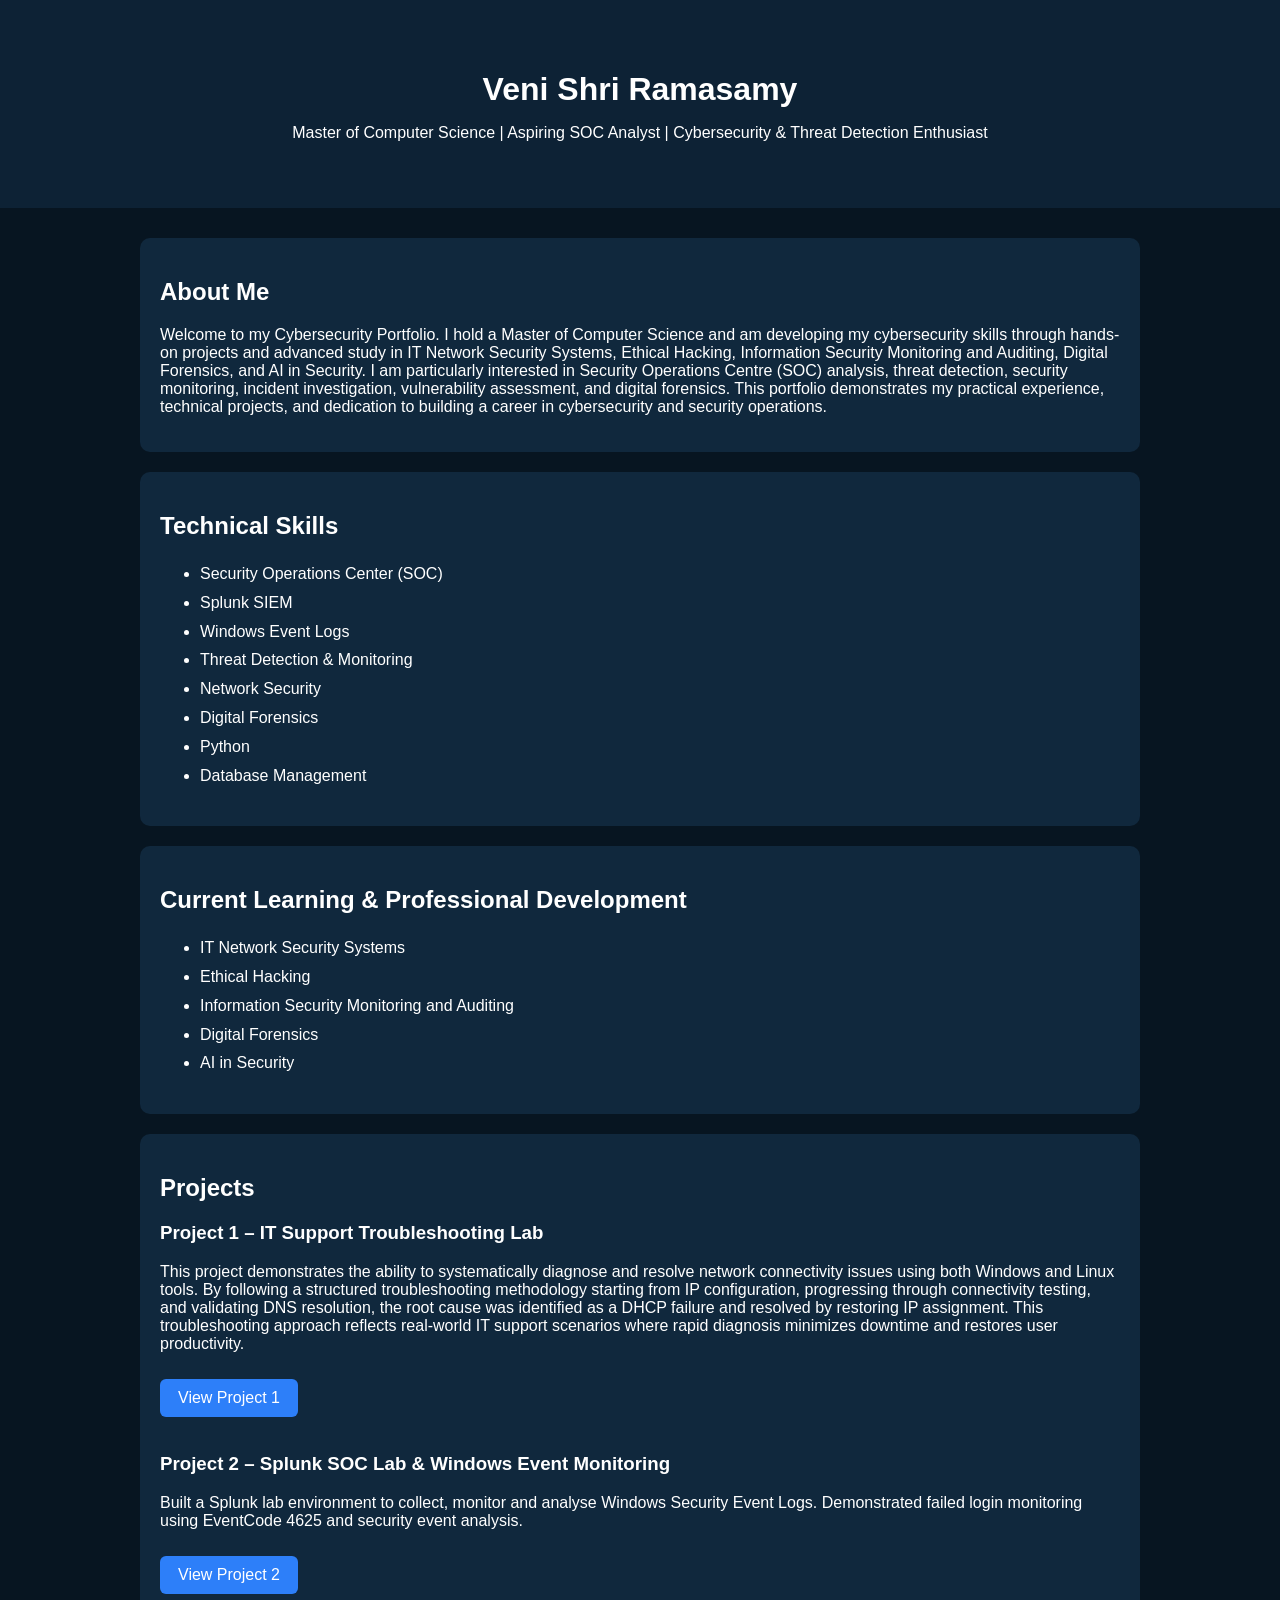
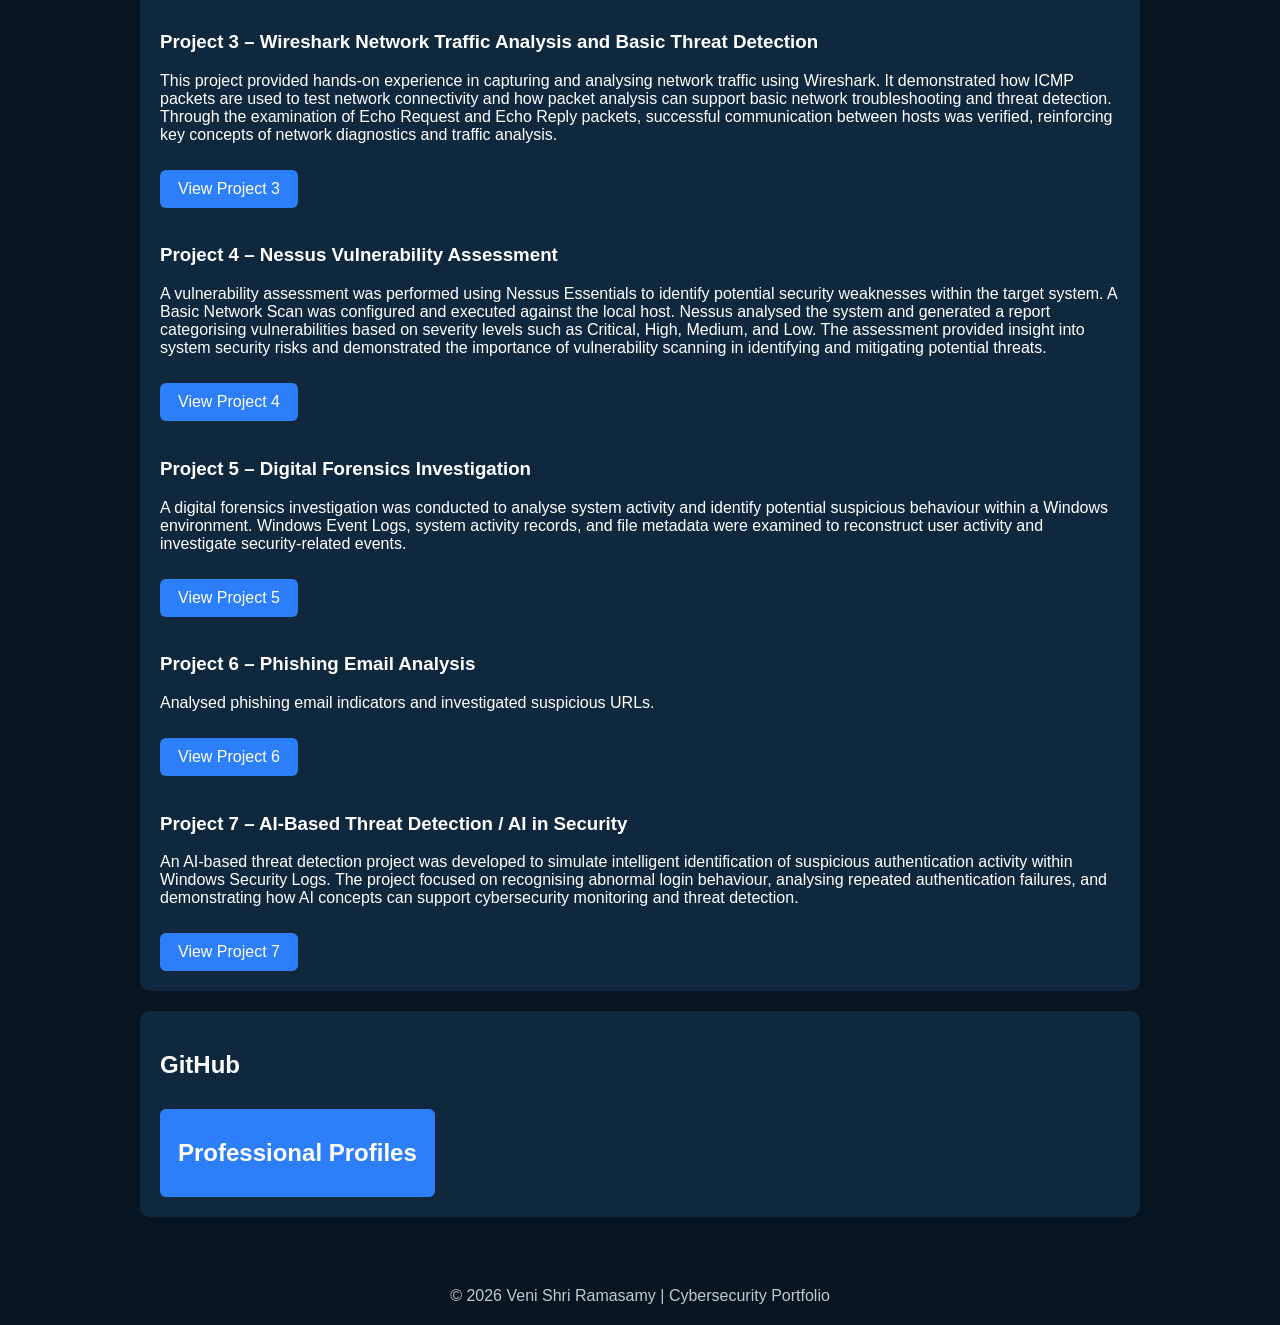
==== index.html @ 10c4aed5 "Update index.html" ====
<!DOCTYPE html>
<html lang="en">
<head>
    <meta charset="UTF-8">
    <meta name="viewport" content="width=device-width, initial-scale=1.0">
    <title>Veni Shri Ramasamy | Cybersecurity Portfolio</title>

    <style>
        body {
            font-family: Arial, sans-serif;
            background: #071521;
            color: white;
            margin: 0;
            padding: 0;
        }

        header {
            text-align: center;
            padding: 50px 20px;
            background: #0d2235;
        }

        h1 {
            margin-bottom: 10px;
        }

        .container {
            max-width: 1000px;
            margin: auto;
            padding: 30px;
        }

        .card {
            background: #10283d;
            padding: 20px;
            margin-bottom: 20px;
            border-radius: 10px;
        }

        a.button {
            display: inline-block;
            background: #2d7ff9;
            color: white;
            text-decoration: none;
            padding: 10px 18px;
            border-radius: 6px;
            margin-top: 10px;
        }

        a.button:hover {
            opacity: 0.9;
        }

        ul {
            line-height: 1.8;
        }

        footer {
            text-align: center;
            padding: 20px;
            color: #bfc9d4;
        }
    </style>
</head>
<body>

<header>
    <h1>Veni Shri Ramasamy</h1>
    <p>Master of Computer Science | Aspiring SOC Analyst | Cybersecurity & Threat Detection Enthusiast</p>
</header>

<div class="container">

    <div class="card">
    <h2>About Me</h2>
    <p>
        Welcome to my Cybersecurity Portfolio.

        I hold a Master of Computer Science and am developing my cybersecurity skills through hands-on projects and 
        advanced study in IT Network Security Systems, Ethical Hacking, Information Security Monitoring and Auditing, 
        Digital Forensics, and AI in Security. I am particularly interested in Security Operations Centre (SOC) analysis, 
        threat detection, security monitoring, incident investigation, vulnerability assessment, and digital forensics.

        This portfolio demonstrates my practical experience, technical projects, and dedication to building a career in 
        cybersecurity and security operations.
    </p>
</div>

    <div class="card">
        <h2>Technical Skills</h2>
        <ul>
            <li>Security Operations Center (SOC)</li>
            <li>Splunk SIEM</li>
            <li>Windows Event Logs</li>
            <li>Threat Detection & Monitoring</li>
            <li>Network Security</li>
            <li>Digital Forensics</li>
            <li>Python</li>
            <li>Database Management</li>
        </ul>
    </div>

    <div class="card">
    <h2>Current Learning & Professional Development</h2>
    <ul>
        <li>IT Network Security Systems</li>
        <li>Ethical Hacking</li>
        <li>Information Security Monitoring and Auditing</li>
        <li>Digital Forensics</li>
        <li>AI in Security</li>
    </ul>
</div>
    <div class="card">
        <h2>Projects</h2>

        <h3>Project 1 – IT Support Troubleshooting Lab</h3>
        <p>This project demonstrates the ability to systematically diagnose and resolve network connectivity issues using both Windows and Linux tools. 
           By following a structured troubleshooting methodology starting from IP configuration, progressing through connectivity testing, and validating DNS resolution, the root cause was identified as a DHCP failure and resolved by restoring IP assignment.
           This troubleshooting approach reflects real-world IT support scenarios where rapid diagnosis minimizes downtime and restores user productivity.
        </p>

        <a class="button"
           href="./project1/index.html"
           target="_blank"
           rel="noopener noreferrer">
           View Project 1
        </a>

        <br><br>

        <h3>Project 2 – Splunk SOC Lab & Windows Event Monitoring</h3>
        <p>
            Built a Splunk lab environment to collect, monitor and analyse Windows Security Event Logs.
            Demonstrated failed login monitoring using EventCode 4625 and security event analysis.
        </p>

        <a class="button"
           href="./project2/index.html"
           target="_blank">
           View Project 2
        </a>
        <br><br>

        <h3>Project 3 – Wireshark Network Traffic Analysis and Basic Threat Detection</h3>
        <p>
            This project provided hands-on experience in capturing and analysing network traffic 
            using Wireshark. It demonstrated how ICMP packets are used to test network connectivity 
            and how packet analysis can support basic network troubleshooting and threat detection. 
            Through the examination of Echo Request and Echo Reply packets, successful communication 
            between hosts was verified, reinforcing key concepts of network diagnostics and traffic analysis.
        </p>

        <a class="button"
           href="./project3/index.html"
           target="_blank"
           rel="noopener noreferrer">
           View Project 3
        </a>
         <br><br>

        <h3>Project 4 – Nessus Vulnerability Assessment</h3>
        <p>
            A vulnerability assessment was performed using Nessus Essentials to identify 
            potential security weaknesses within the target system. A Basic Network Scan 
            was configured and executed against the local host. Nessus analysed the system 
            and generated a report categorising vulnerabilities based on severity levels 
            such as Critical, High, Medium, and Low. The assessment provided insight into 
            system security risks and demonstrated the importance of vulnerability scanning 
            in identifying and mitigating potential threats.
        </p>

        <a class="button"
           href="./project4/index.html"
           target="_blank"
           rel="noopener noreferrer">
           View Project 4
        </a>
         <br><br>

        <h3>Project 5 – Digital Forensics Investigation</h3>
        <p>
            A digital forensics investigation was conducted to analyse system activity and 
            identify potential suspicious behaviour within a Windows environment. Windows Event Logs, 
            system activity records, and file metadata were examined to reconstruct user activity and 
            investigate security-related events.
        </p>

        <a class="button"
           href="./project5/index.html"
           target="_blank"
           rel="noopener noreferrer">
           View Project 5
        </a>
         <br><br>

        <h3>Project 6 – Phishing Email Analysis</h3>
        <p>
            Analysed phishing email indicators and investigated suspicious URLs.
        </p>

          <a class="button"
           href="./project6/index.html"
           target="_blank"
           rel="noopener noreferrer">
           View Project 6
        </a>
        <br><br>

        <h3>Project 7 – AI-Based Threat Detection / AI in Security</h3>
        <p>
            An AI-based threat detection project was developed to simulate 
            intelligent identification of suspicious authentication activity 
            within Windows Security Logs. The project focused on recognising 
            abnormal login behaviour, analysing repeated authentication failures, 
            and demonstrating how AI concepts can support cybersecurity monitoring and 
            threat detection.
        </p>

        <a class="button"
           href="./project7/index.html"
           target="_blank"
           rel="noopener noreferrer">
           View Project 7
        </a>
    </div>

    <div class="card">
        <h2>GitHub</h2>

        <a class="button"
           href="https://github.com/VR950612"
           target="_blank"
           rel="noopener noreferrer">
           <h2>Professional Profiles</h2>
        </a>
    </div>

</div>

<footer>
    © 2026 Veni Shri Ramasamy | Cybersecurity Portfolio
</footer>

</body>
</html>
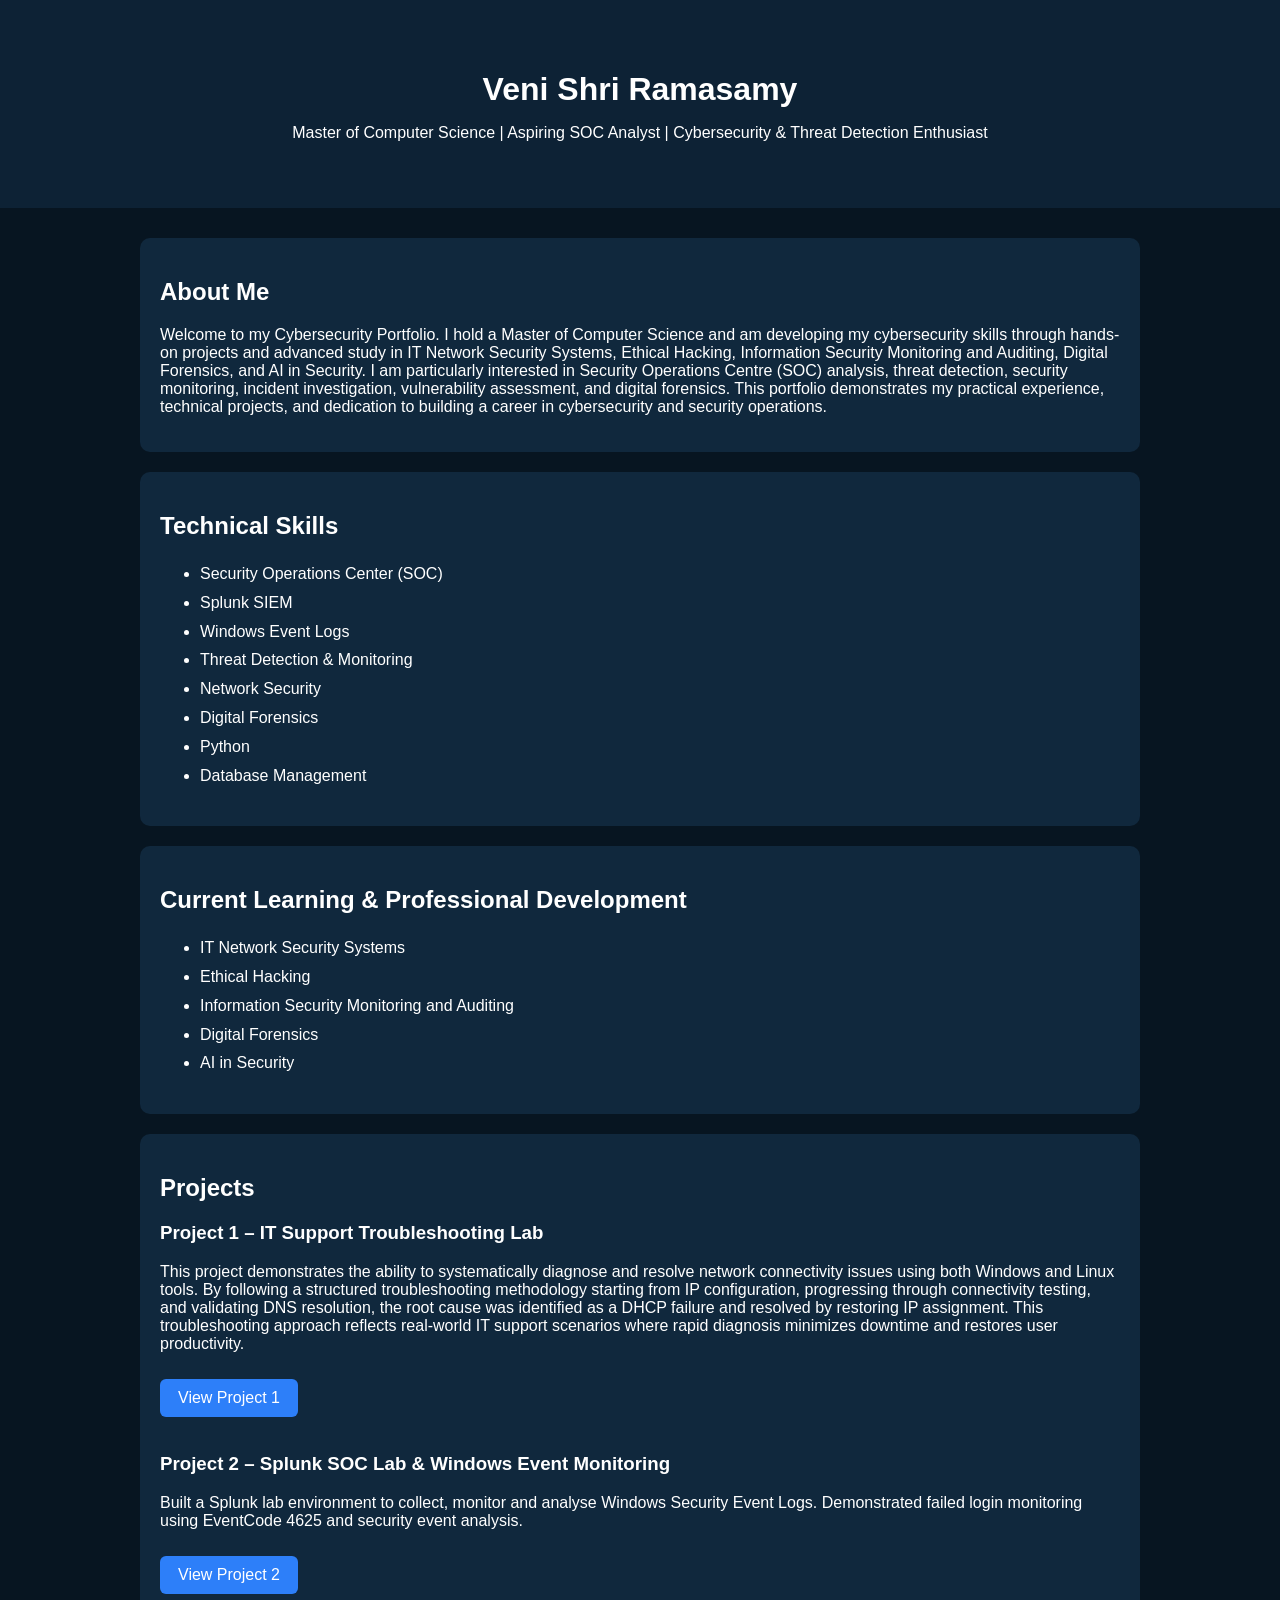
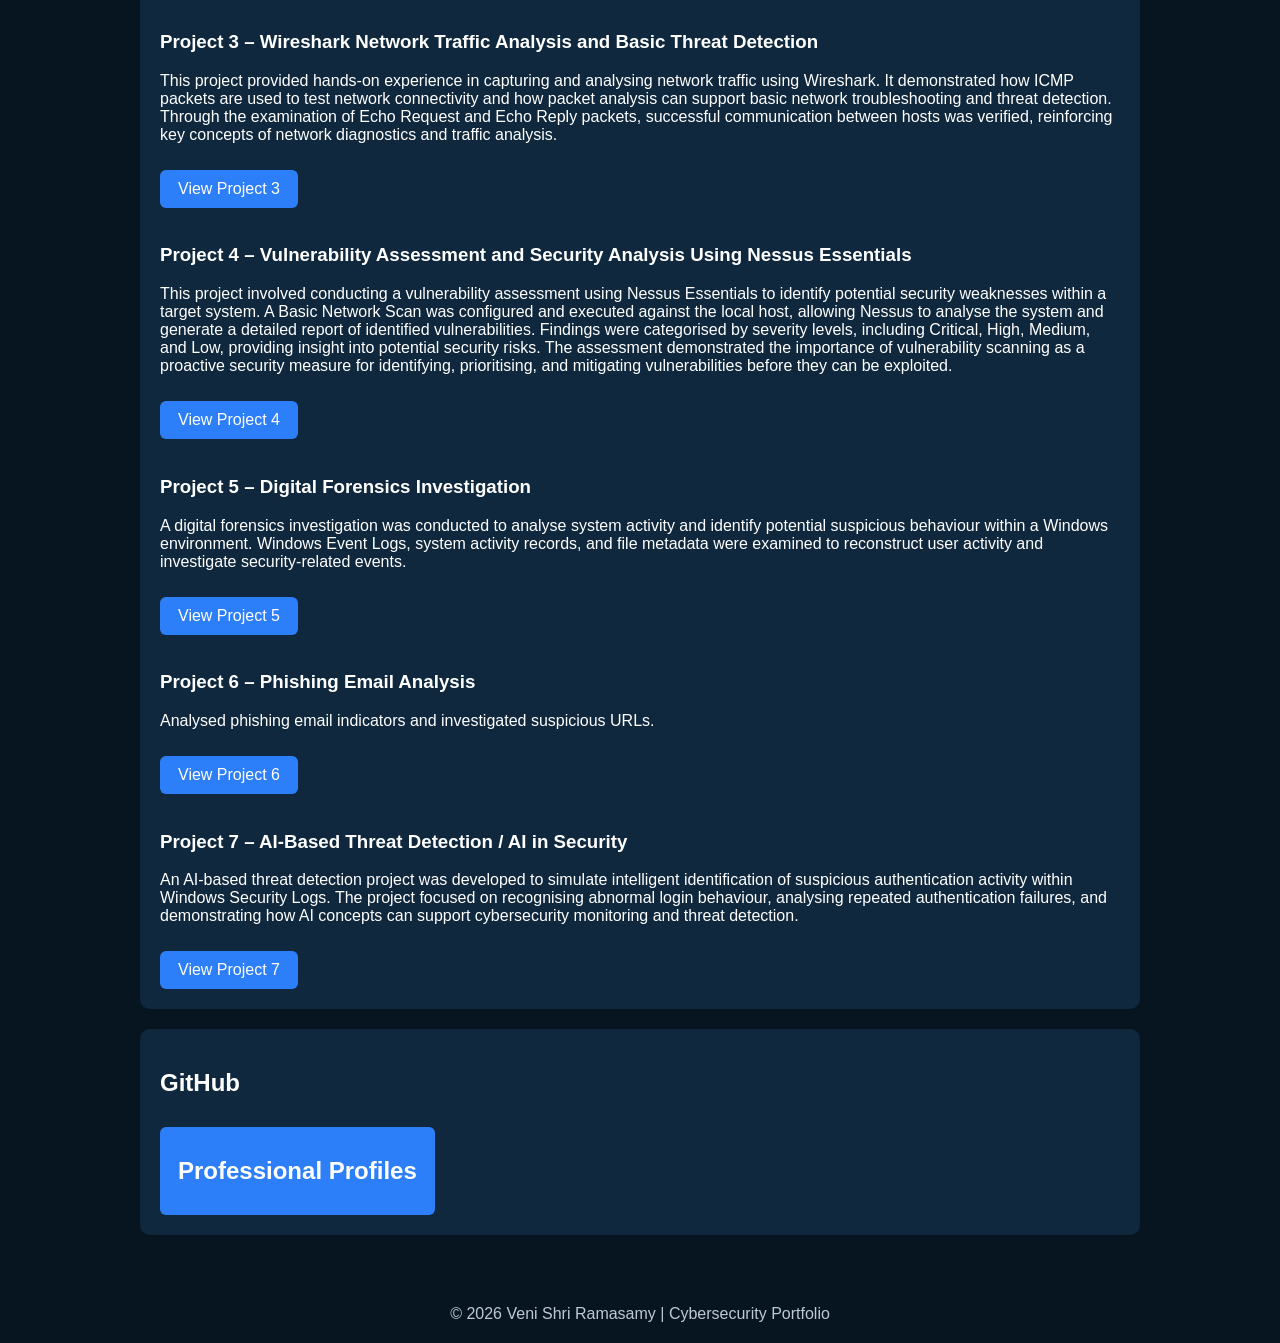
==== commit 73dcb236: "Update index.html" ====
--- a/index.html
+++ b/index.html
@@ -158,15 +158,16 @@
         </a>
          <br><br>
 
-        <h3>Project 4 – Nessus Vulnerability Assessment</h3>
-        <p>
-            A vulnerability assessment was performed using Nessus Essentials to identify 
-            potential security weaknesses within the target system. A Basic Network Scan 
-            was configured and executed against the local host. Nessus analysed the system 
-            and generated a report categorising vulnerabilities based on severity levels 
-            such as Critical, High, Medium, and Low. The assessment provided insight into 
-            system security risks and demonstrated the importance of vulnerability scanning 
-            in identifying and mitigating potential threats.
+        <h3>Project 4 – Vulnerability Assessment and Security Analysis Using Nessus Essentials</h3>
+        <p>
+            This project involved conducting a vulnerability assessment using Nessus Essentials to 
+            identify potential security weaknesses within a target system. A Basic Network Scan was 
+            configured and executed against the local host, allowing Nessus to analyse the system and 
+            generate a detailed report of identified vulnerabilities. Findings were categorised by 
+            severity levels, including Critical, High, Medium, and Low, providing insight into potential 
+            security risks. The assessment demonstrated the importance of vulnerability scanning as a 
+            proactive security measure for identifying, prioritising, and mitigating vulnerabilities 
+            before they can be exploited.
         </p>
 
         <a class="button"
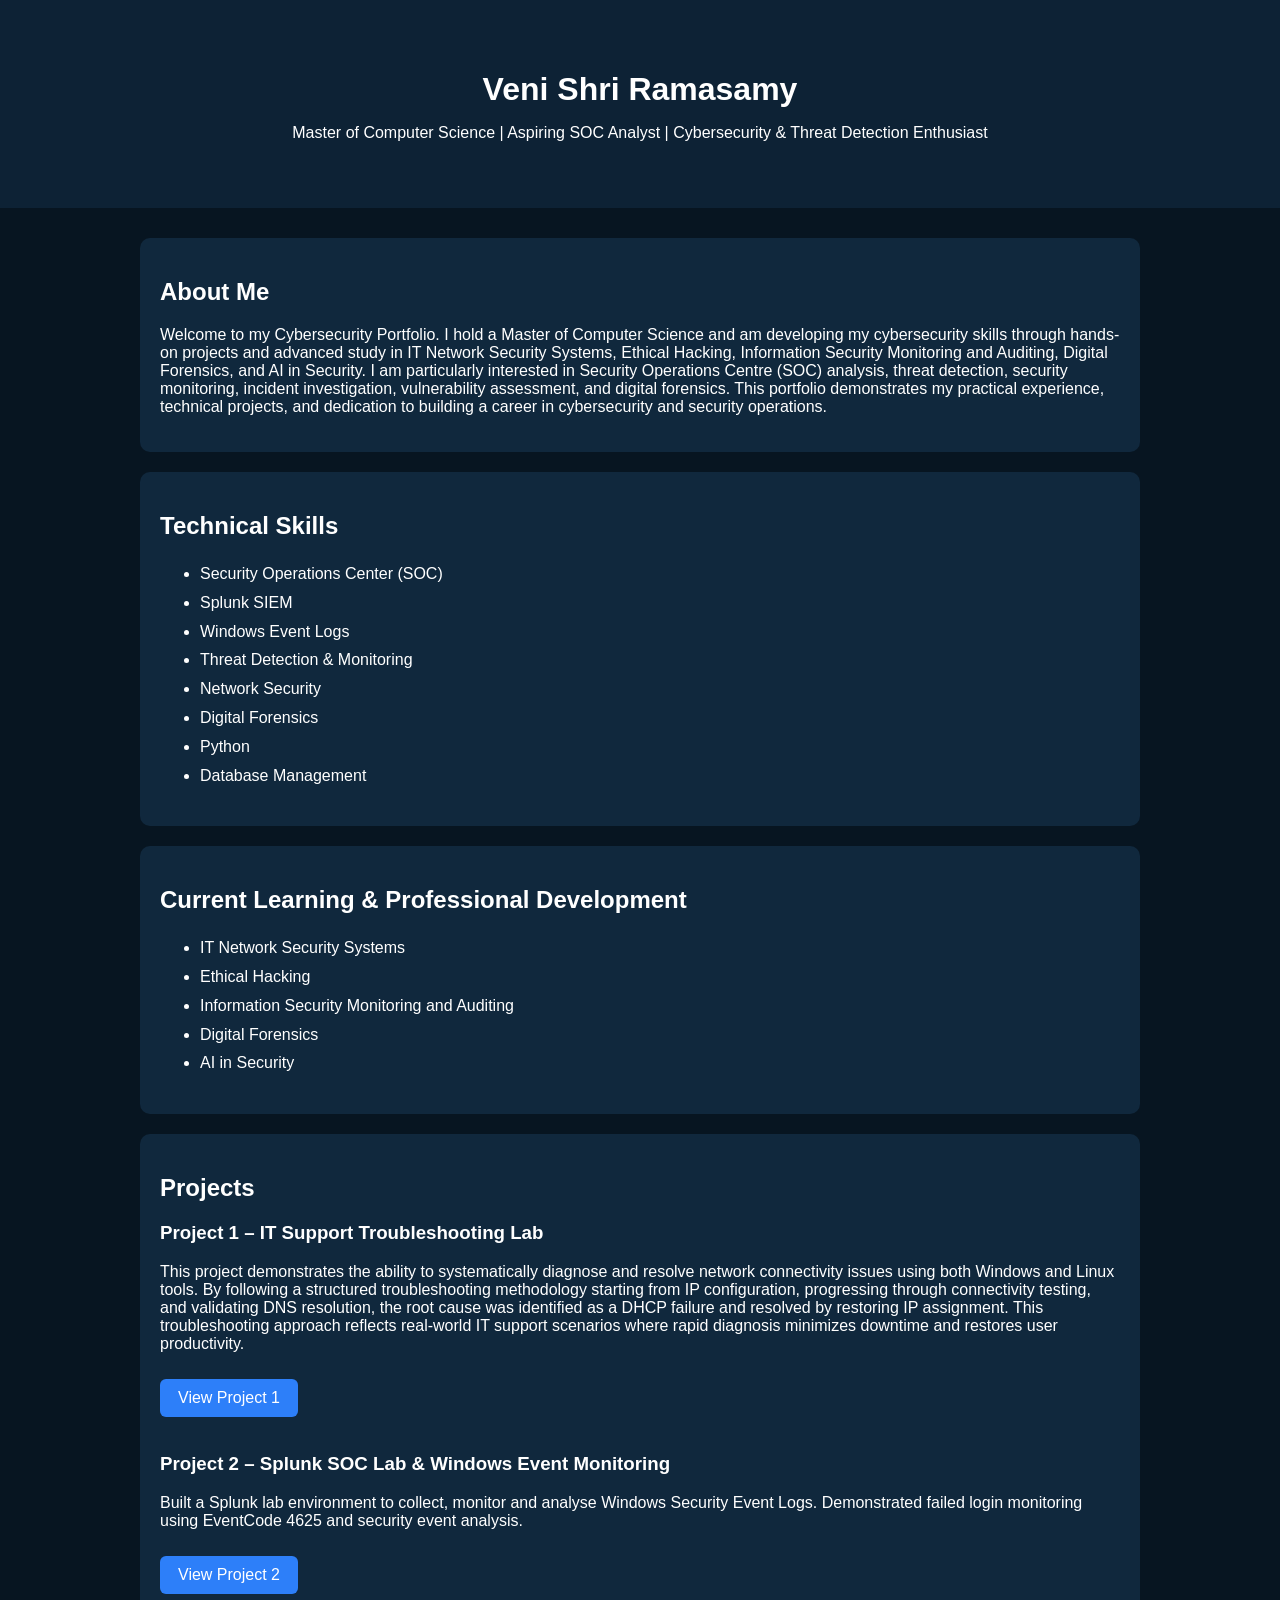
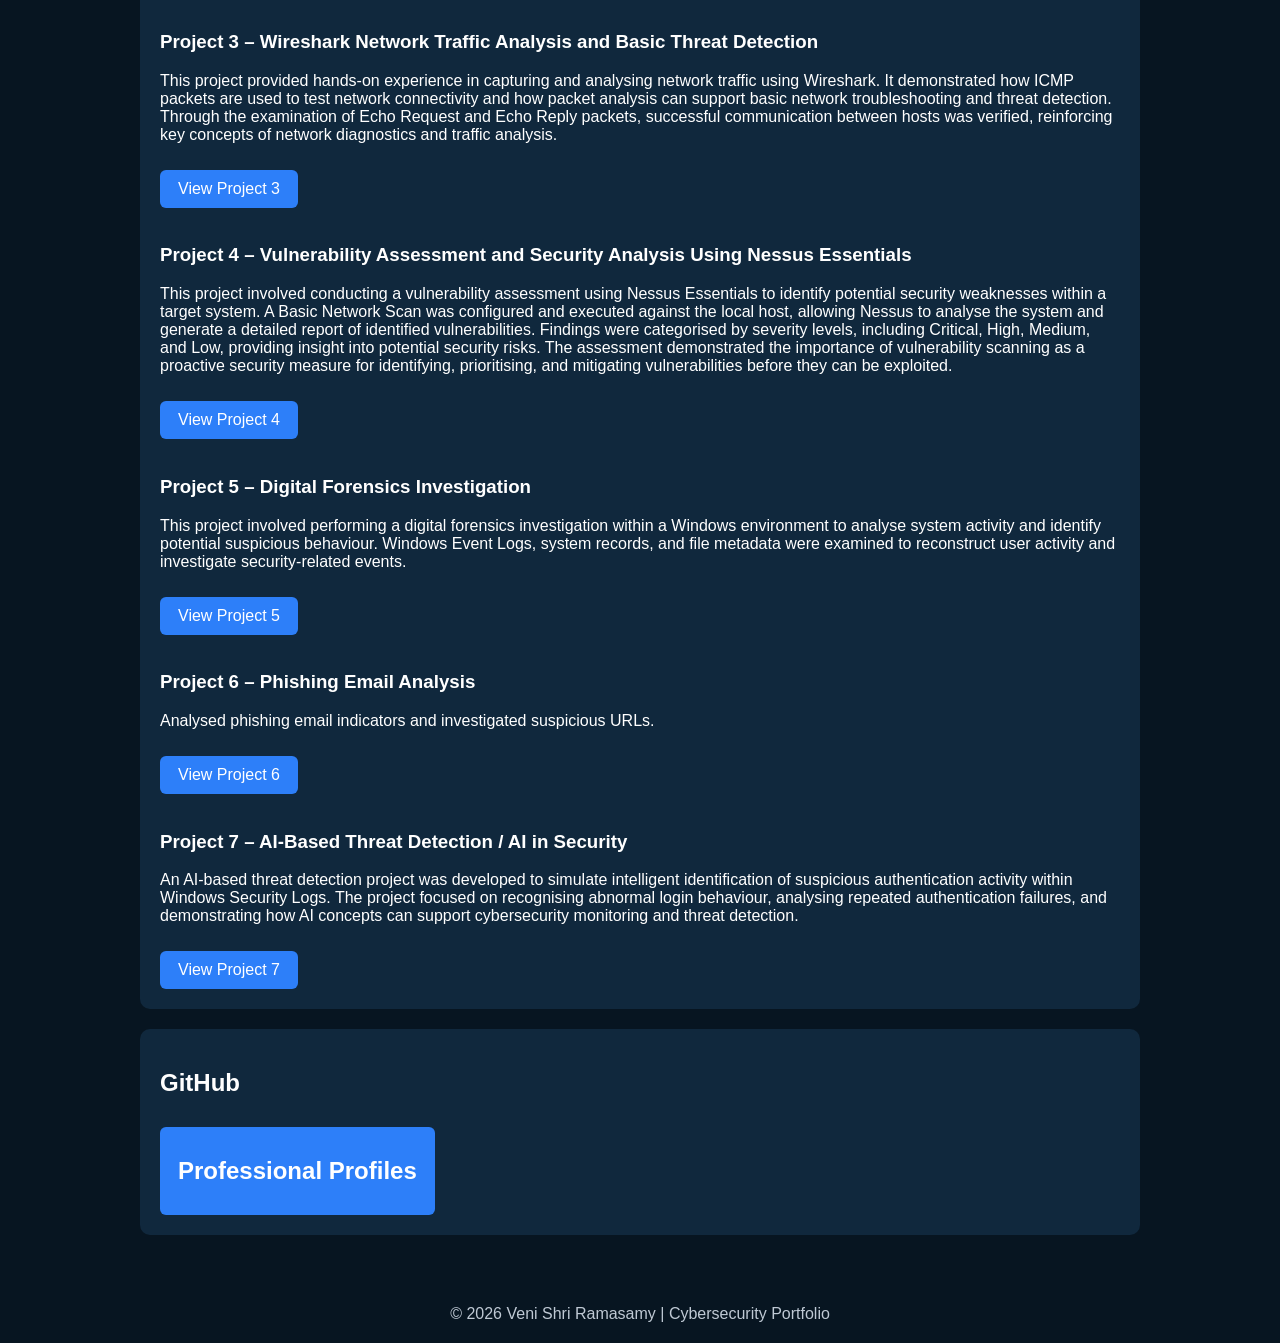
==== commit d410906a: "Update index.html" ====
--- a/index.html
+++ b/index.html
@@ -180,9 +180,10 @@
 
         <h3>Project 5 – Digital Forensics Investigation</h3>
         <p>
-            A digital forensics investigation was conducted to analyse system activity and 
-            identify potential suspicious behaviour within a Windows environment. Windows Event Logs, 
-            system activity records, and file metadata were examined to reconstruct user activity and 
+            This project involved performing a digital forensics investigation 
+            within a Windows environment to analyse system activity and identify 
+            potential suspicious behaviour. Windows Event Logs, system records, 
+            and file metadata were examined to reconstruct user activity and 
             investigate security-related events.
         </p>
 
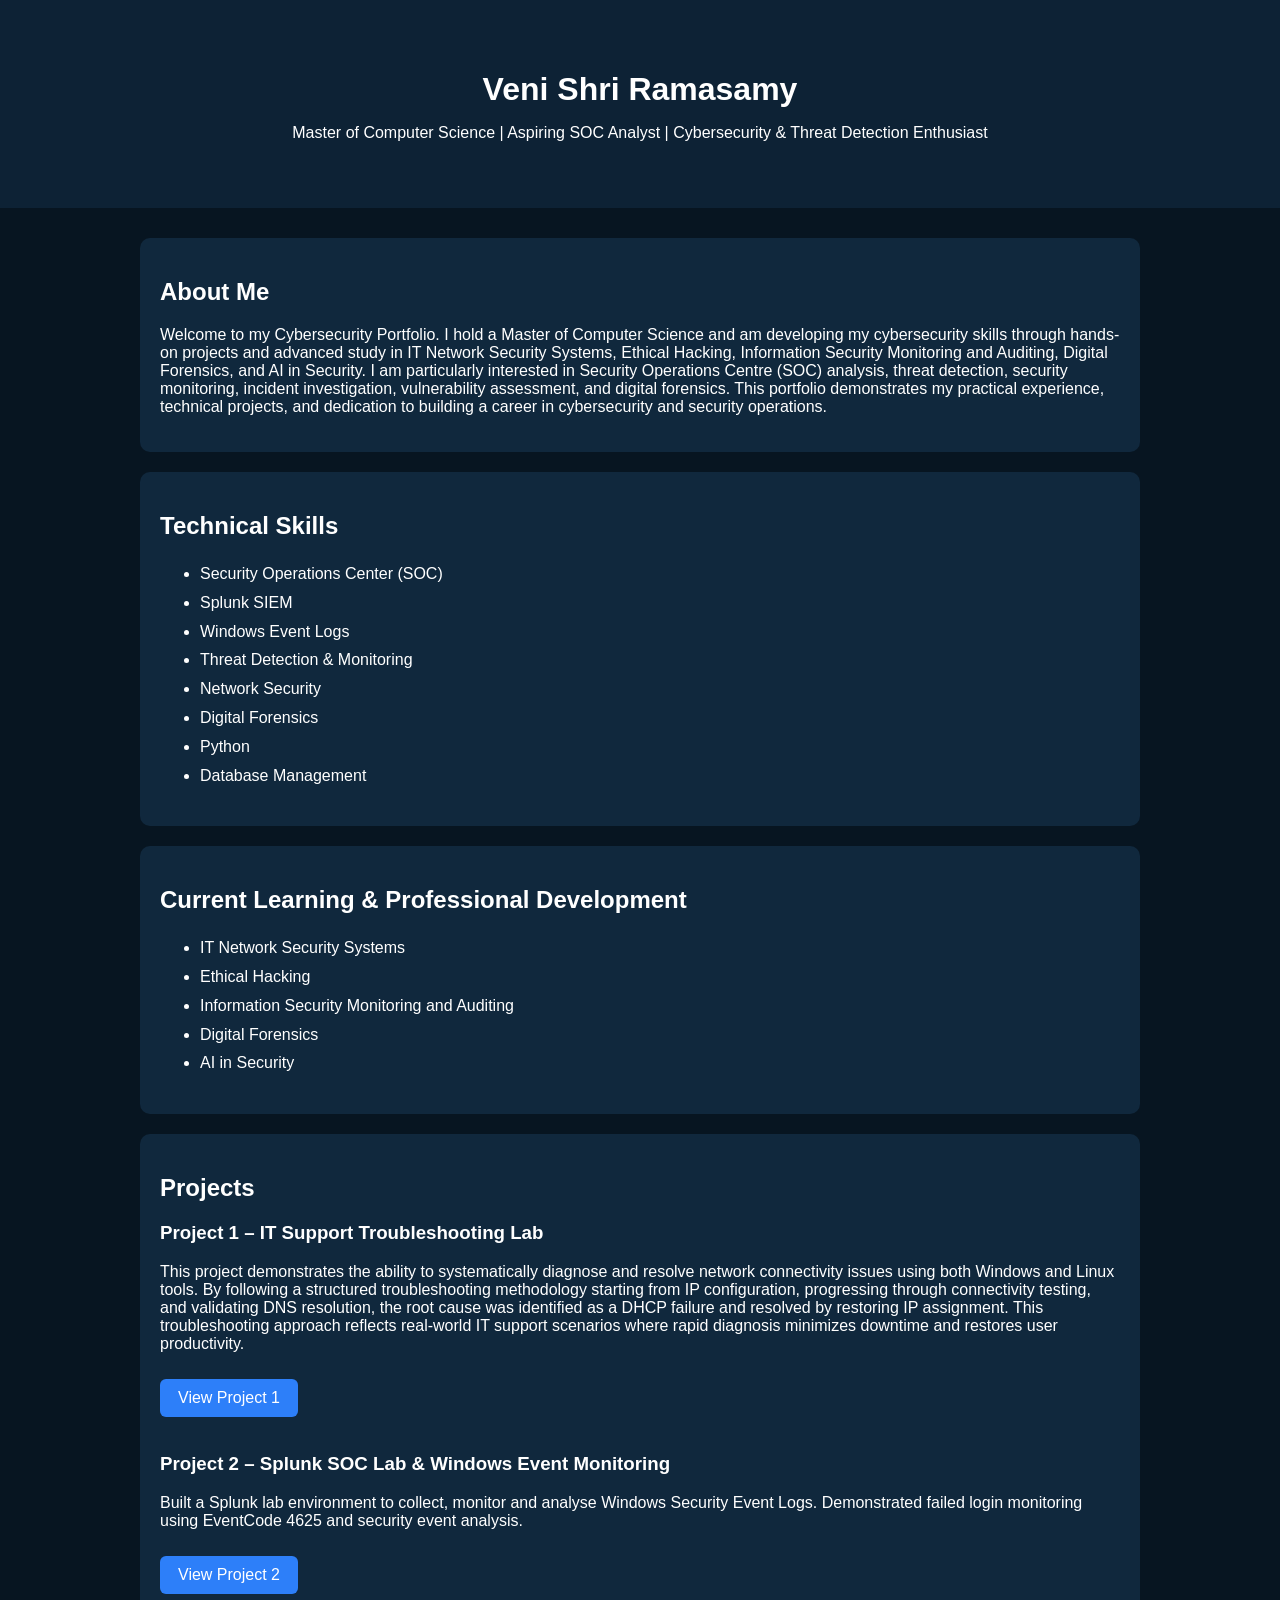
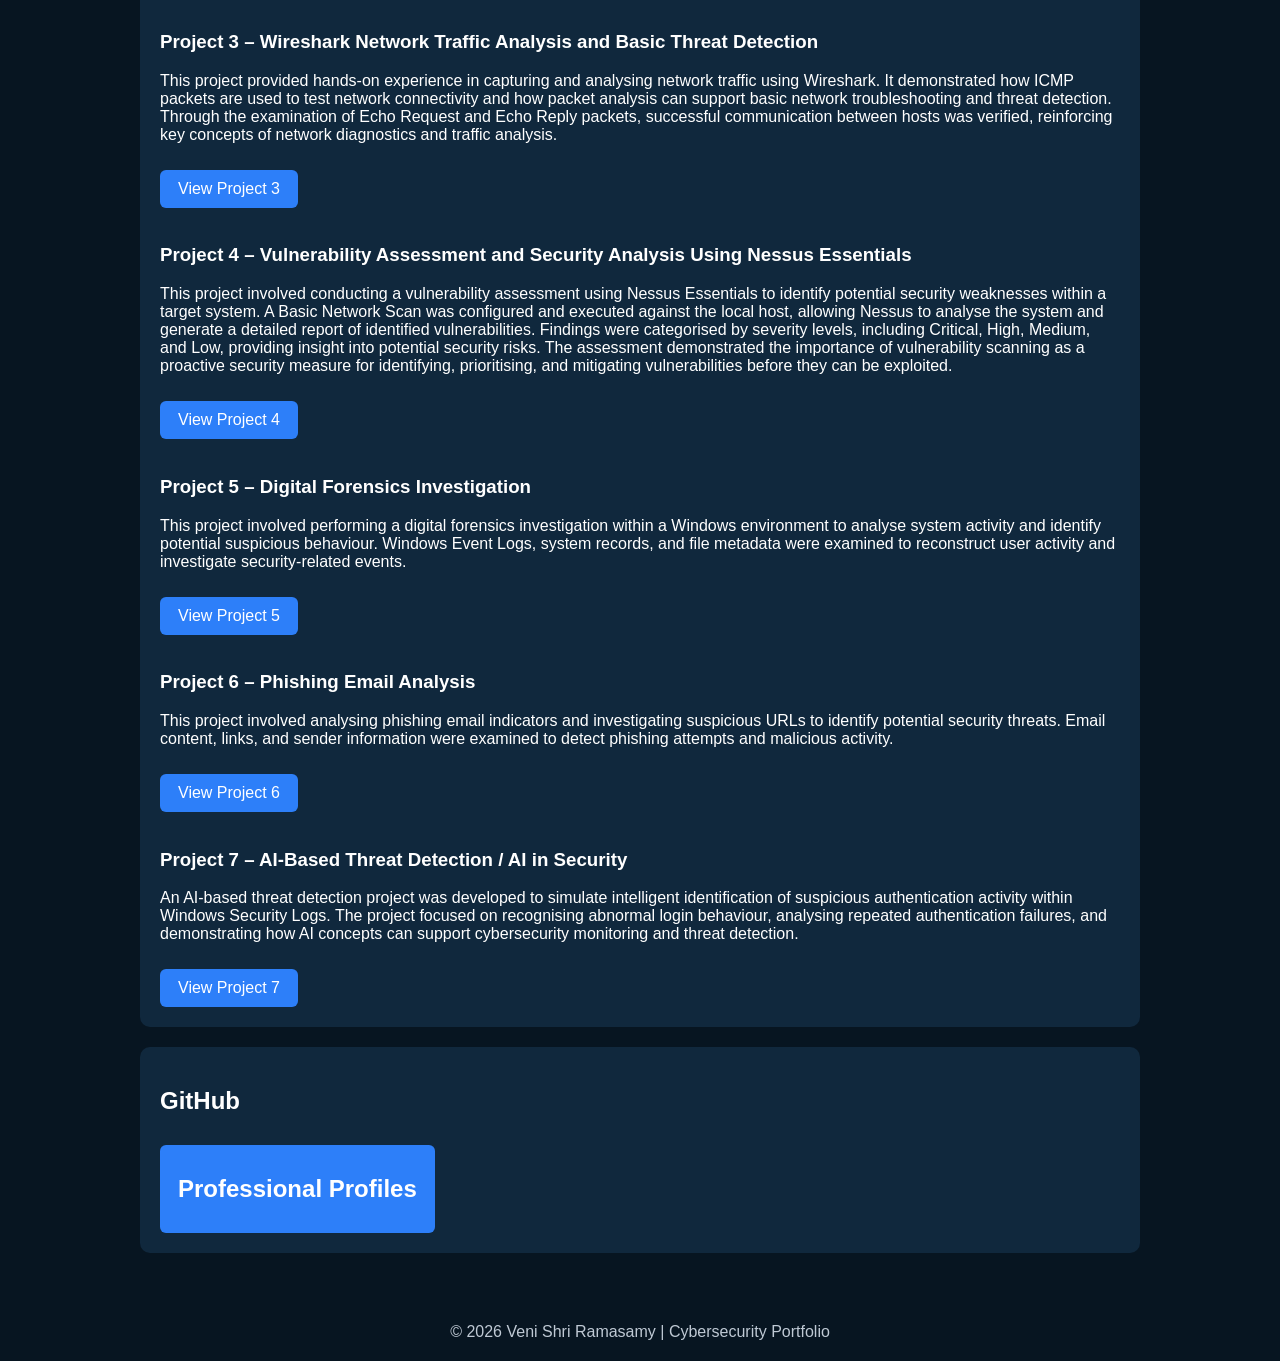
==== commit 3e103391: "Update index.html" ====
--- a/index.html
+++ b/index.html
@@ -197,7 +197,10 @@
 
         <h3>Project 6 – Phishing Email Analysis</h3>
         <p>
-            Analysed phishing email indicators and investigated suspicious URLs.
+            This project involved analysing phishing email indicators and 
+            investigating suspicious URLs to identify potential security threats. 
+            Email content, links, and sender information were examined to detect 
+            phishing attempts and malicious activity.
         </p>
 
           <a class="button"
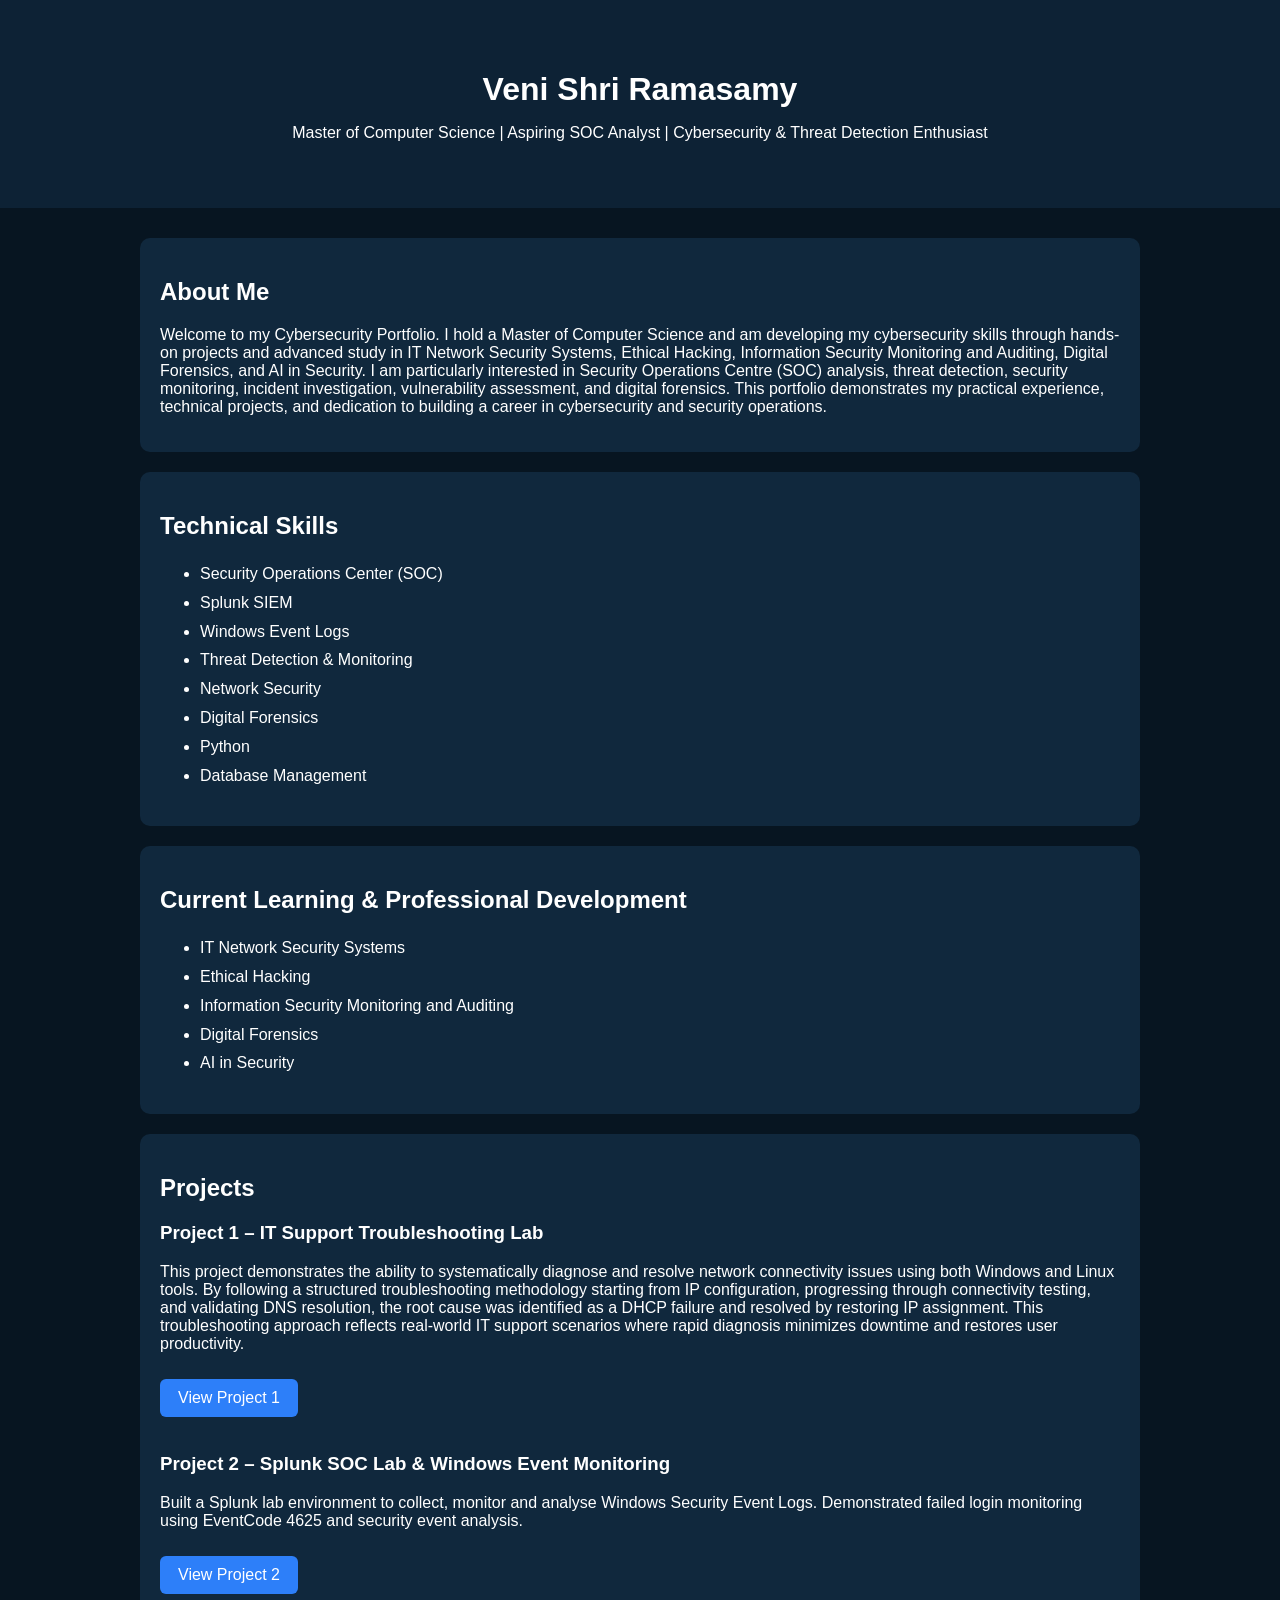
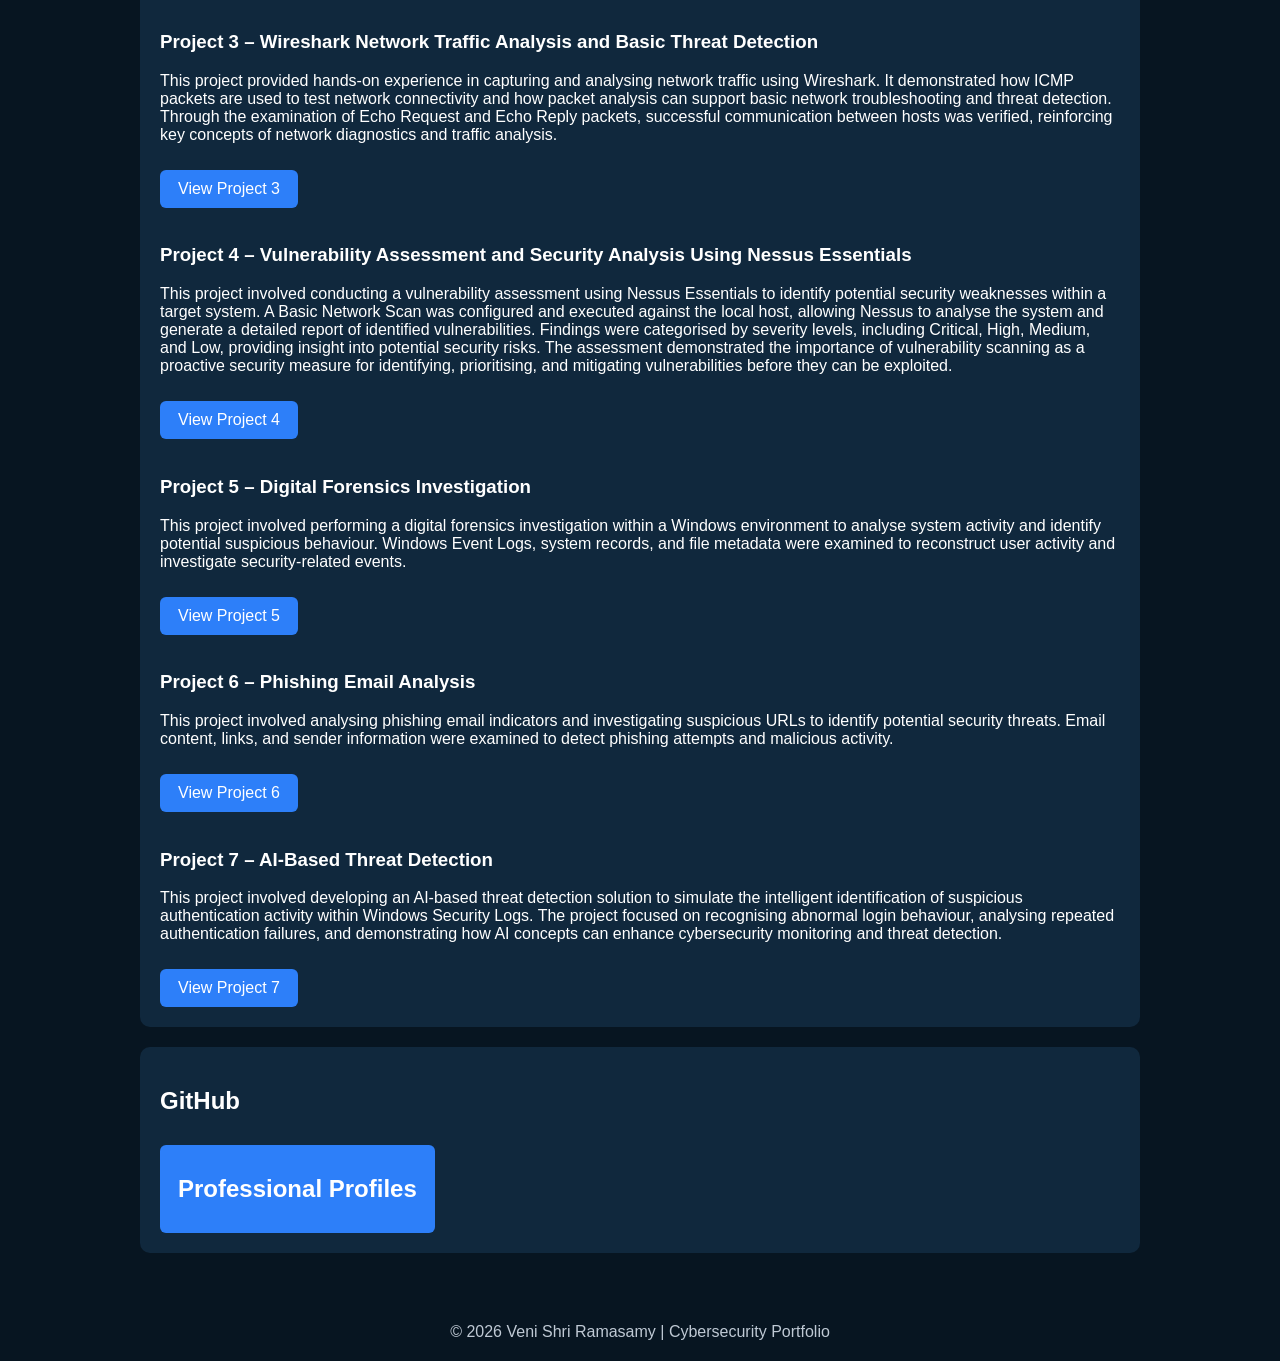
==== commit 876b3461: "Update index.html" ====
--- a/index.html
+++ b/index.html
@@ -211,14 +211,14 @@
         </a>
         <br><br>
 
-        <h3>Project 7 – AI-Based Threat Detection / AI in Security</h3>
-        <p>
-            An AI-based threat detection project was developed to simulate 
-            intelligent identification of suspicious authentication activity 
-            within Windows Security Logs. The project focused on recognising 
-            abnormal login behaviour, analysing repeated authentication failures, 
-            and demonstrating how AI concepts can support cybersecurity monitoring and 
-            threat detection.
+        <h3>Project 7 – AI-Based Threat Detection</h3>
+        <p>
+            This project involved developing an AI-based threat detection 
+            solution to simulate the intelligent identification of suspicious 
+            authentication activity within Windows Security Logs. 
+            The project focused on recognising abnormal login behaviour, 
+            analysing repeated authentication failures, and demonstrating 
+            how AI concepts can enhance cybersecurity monitoring and threat detection.
         </p>
 
         <a class="button"
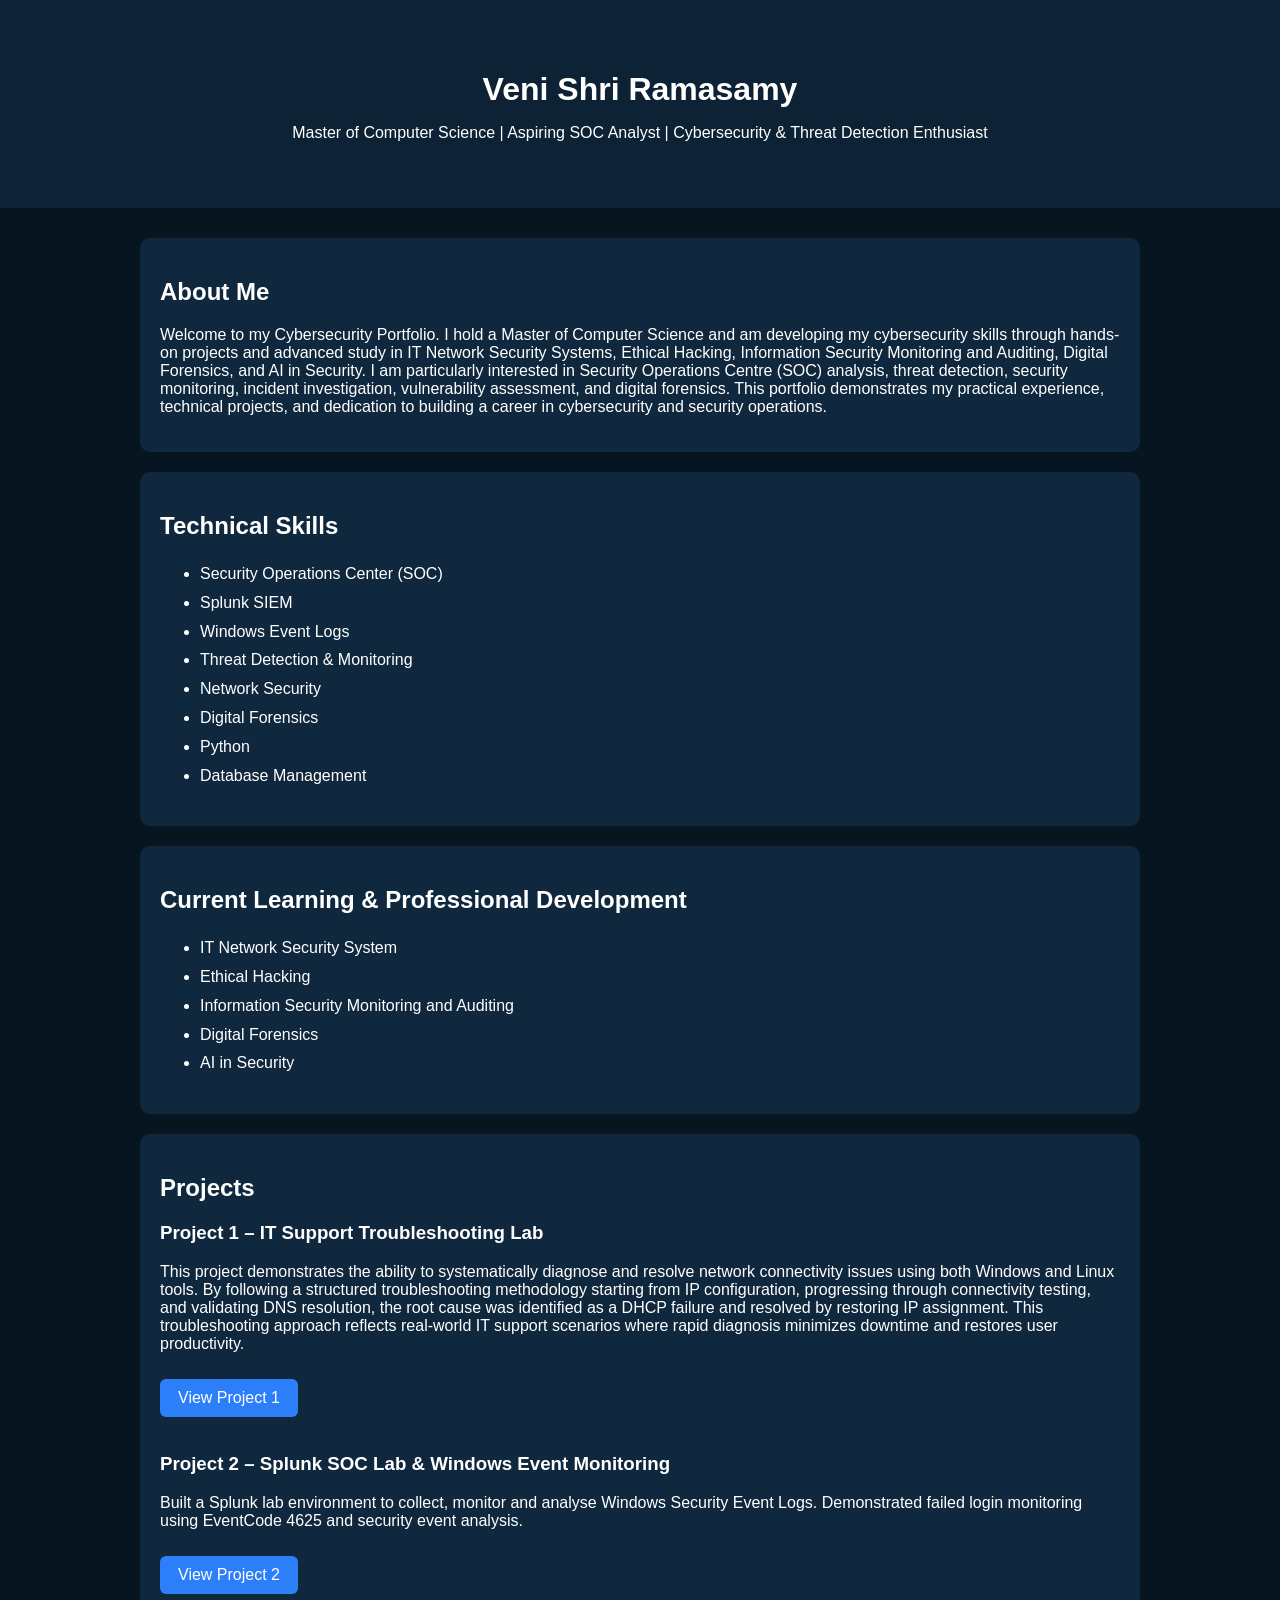
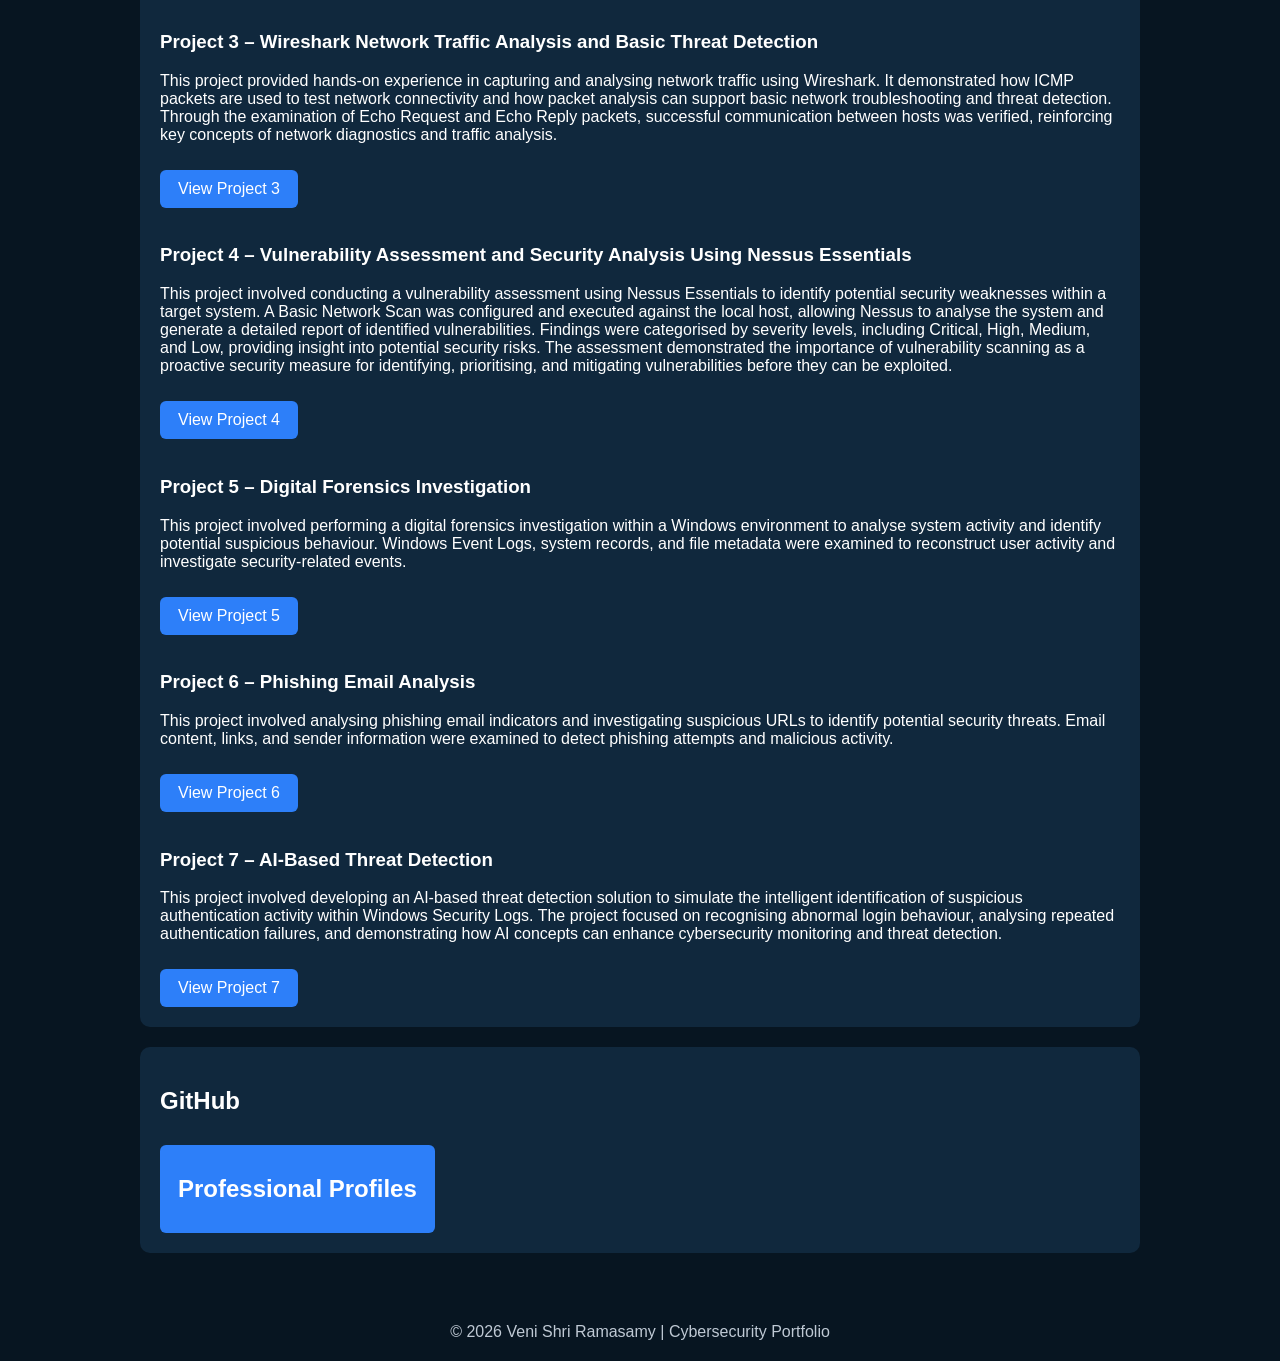
==== commit 5bff0413: "Update index.html" ====
--- a/index.html
+++ b/index.html
@@ -103,7 +103,7 @@
     <div class="card">
     <h2>Current Learning & Professional Development</h2>
     <ul>
-        <li>IT Network Security Systems</li>
+        <li>IT Network Security System</li>
         <li>Ethical Hacking</li>
         <li>Information Security Monitoring and Auditing</li>
         <li>Digital Forensics</li>
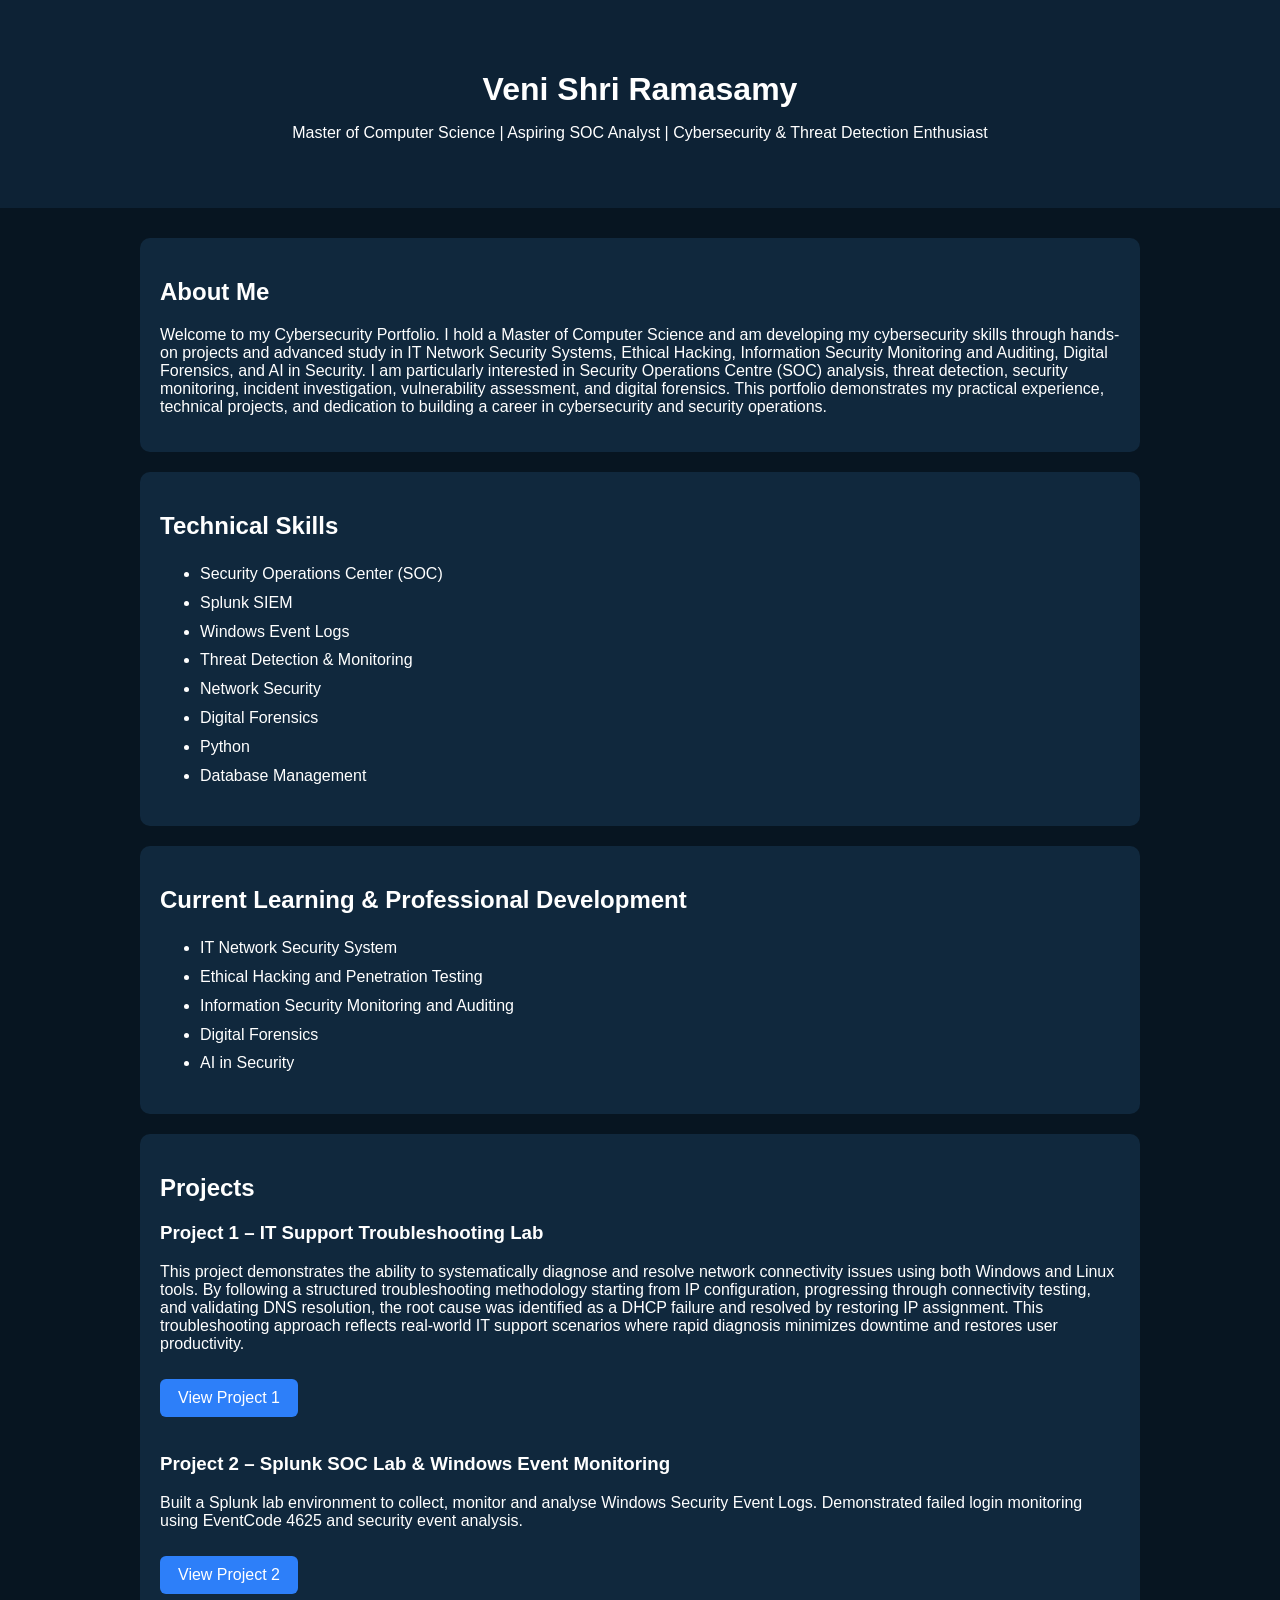
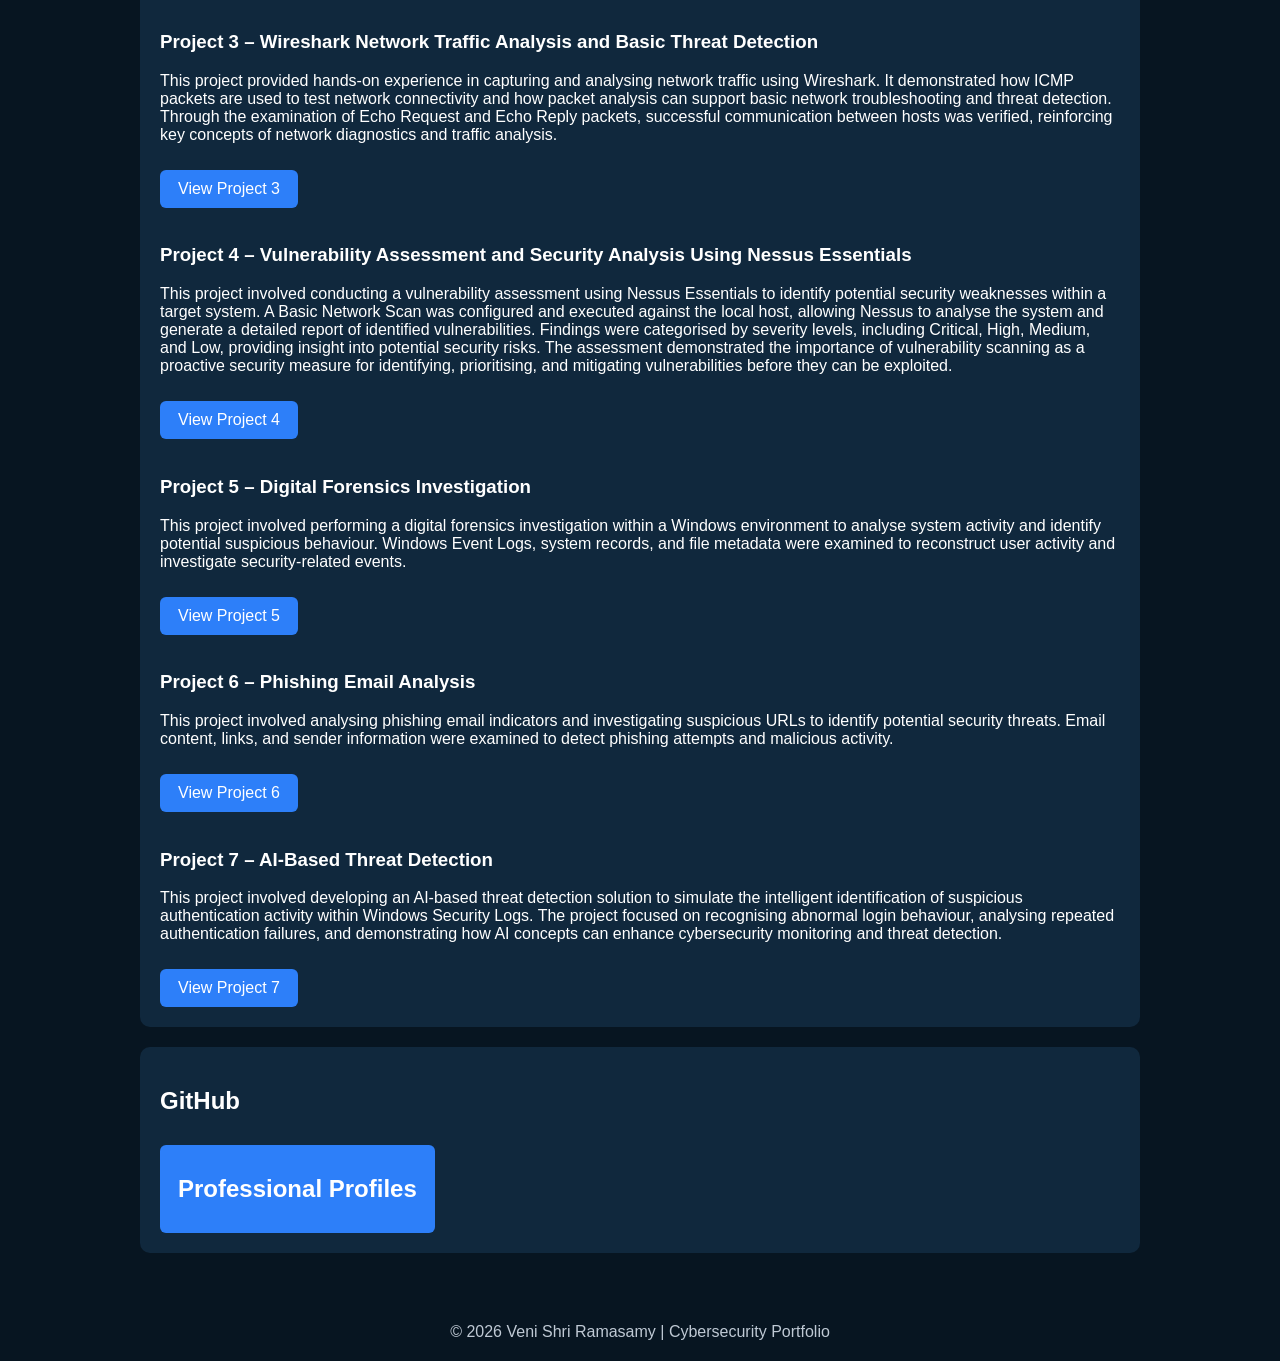
==== commit 8547908c: "Update index.html" ====
--- a/index.html
+++ b/index.html
@@ -104,7 +104,7 @@
     <h2>Current Learning & Professional Development</h2>
     <ul>
         <li>IT Network Security System</li>
-        <li>Ethical Hacking</li>
+        <li>Ethical Hacking and Penetration Testing</li>
         <li>Information Security Monitoring and Auditing</li>
         <li>Digital Forensics</li>
         <li>AI in Security</li>
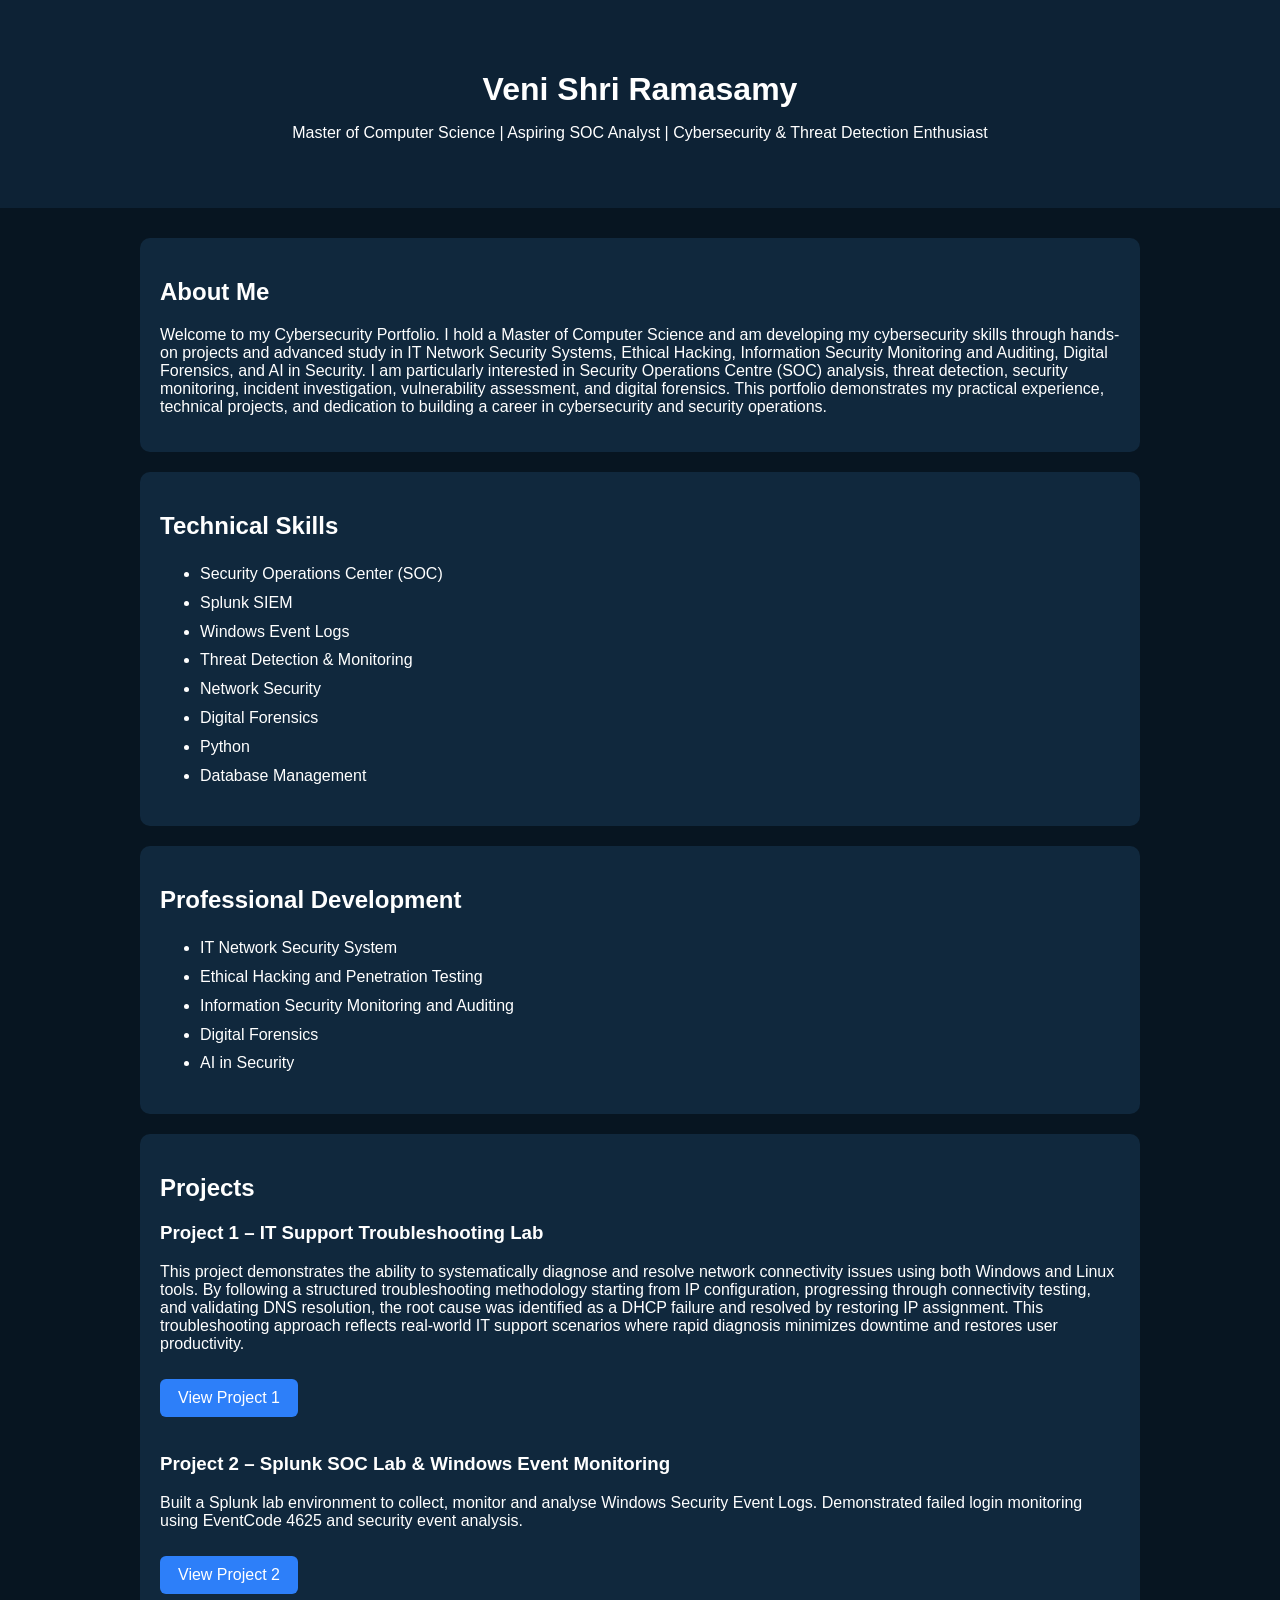
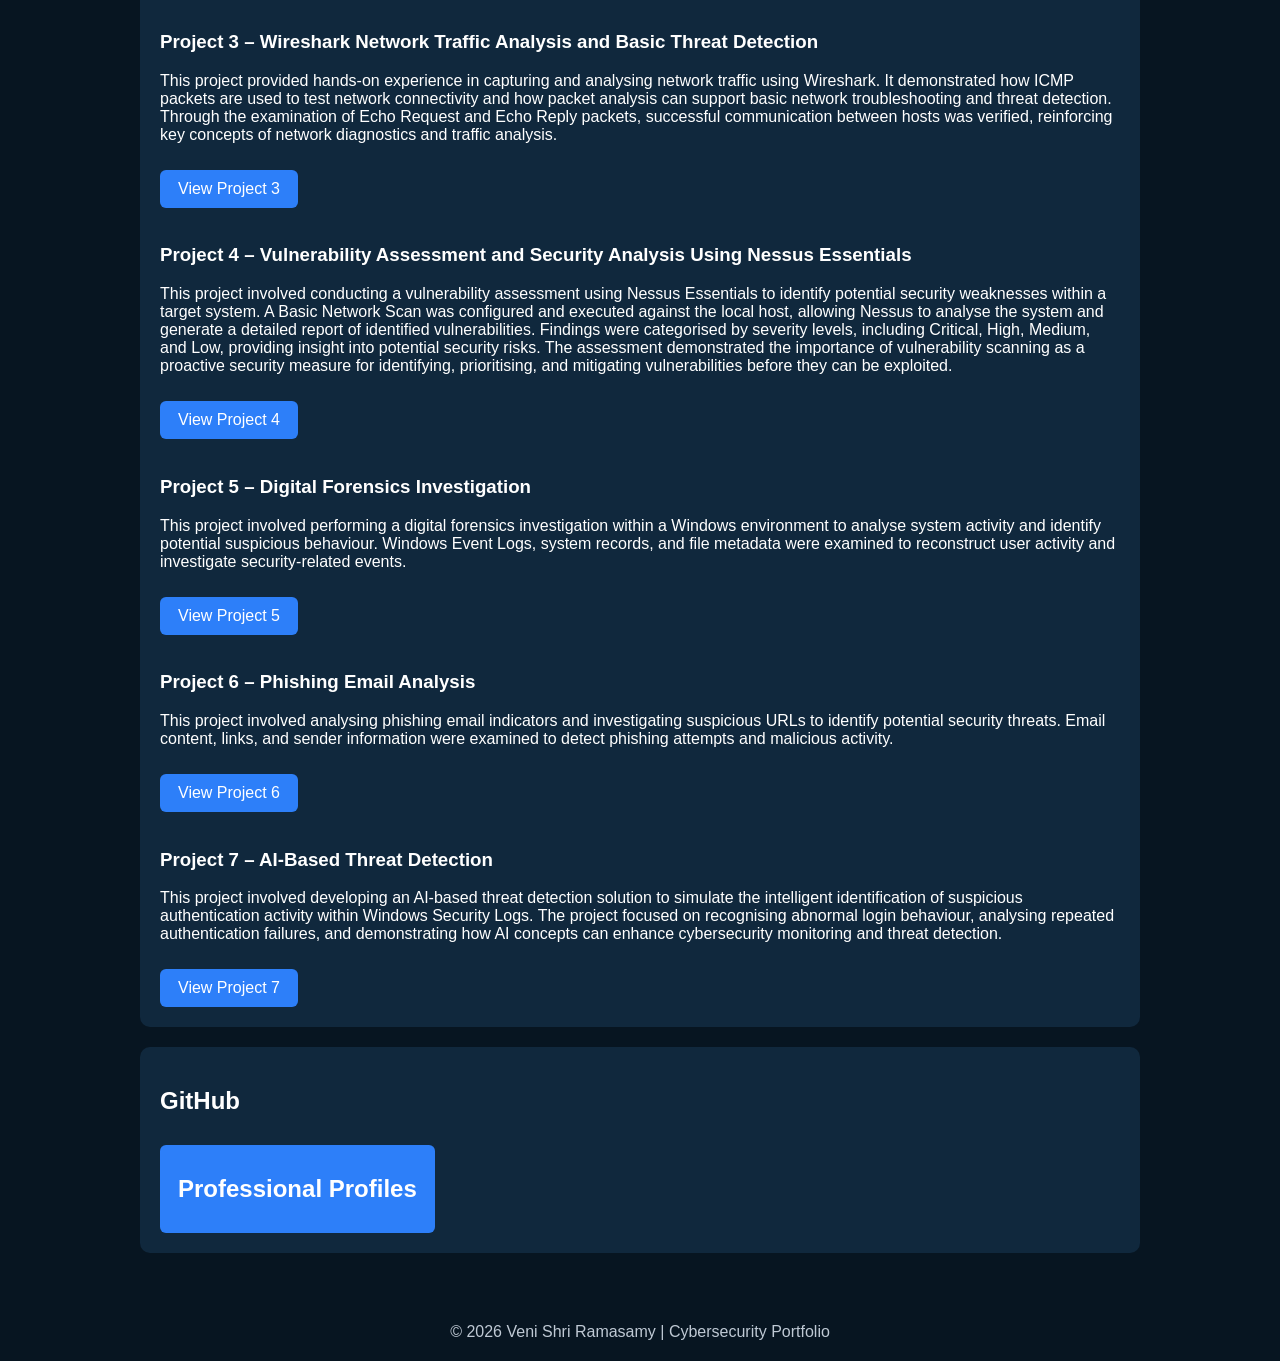
==== commit 71946b67: "Update index.html" ====
--- a/index.html
+++ b/index.html
@@ -101,7 +101,7 @@
     </div>
 
     <div class="card">
-    <h2>Current Learning & Professional Development</h2>
+    <h2>Professional Development</h2>
     <ul>
         <li>IT Network Security System</li>
         <li>Ethical Hacking and Penetration Testing</li>
